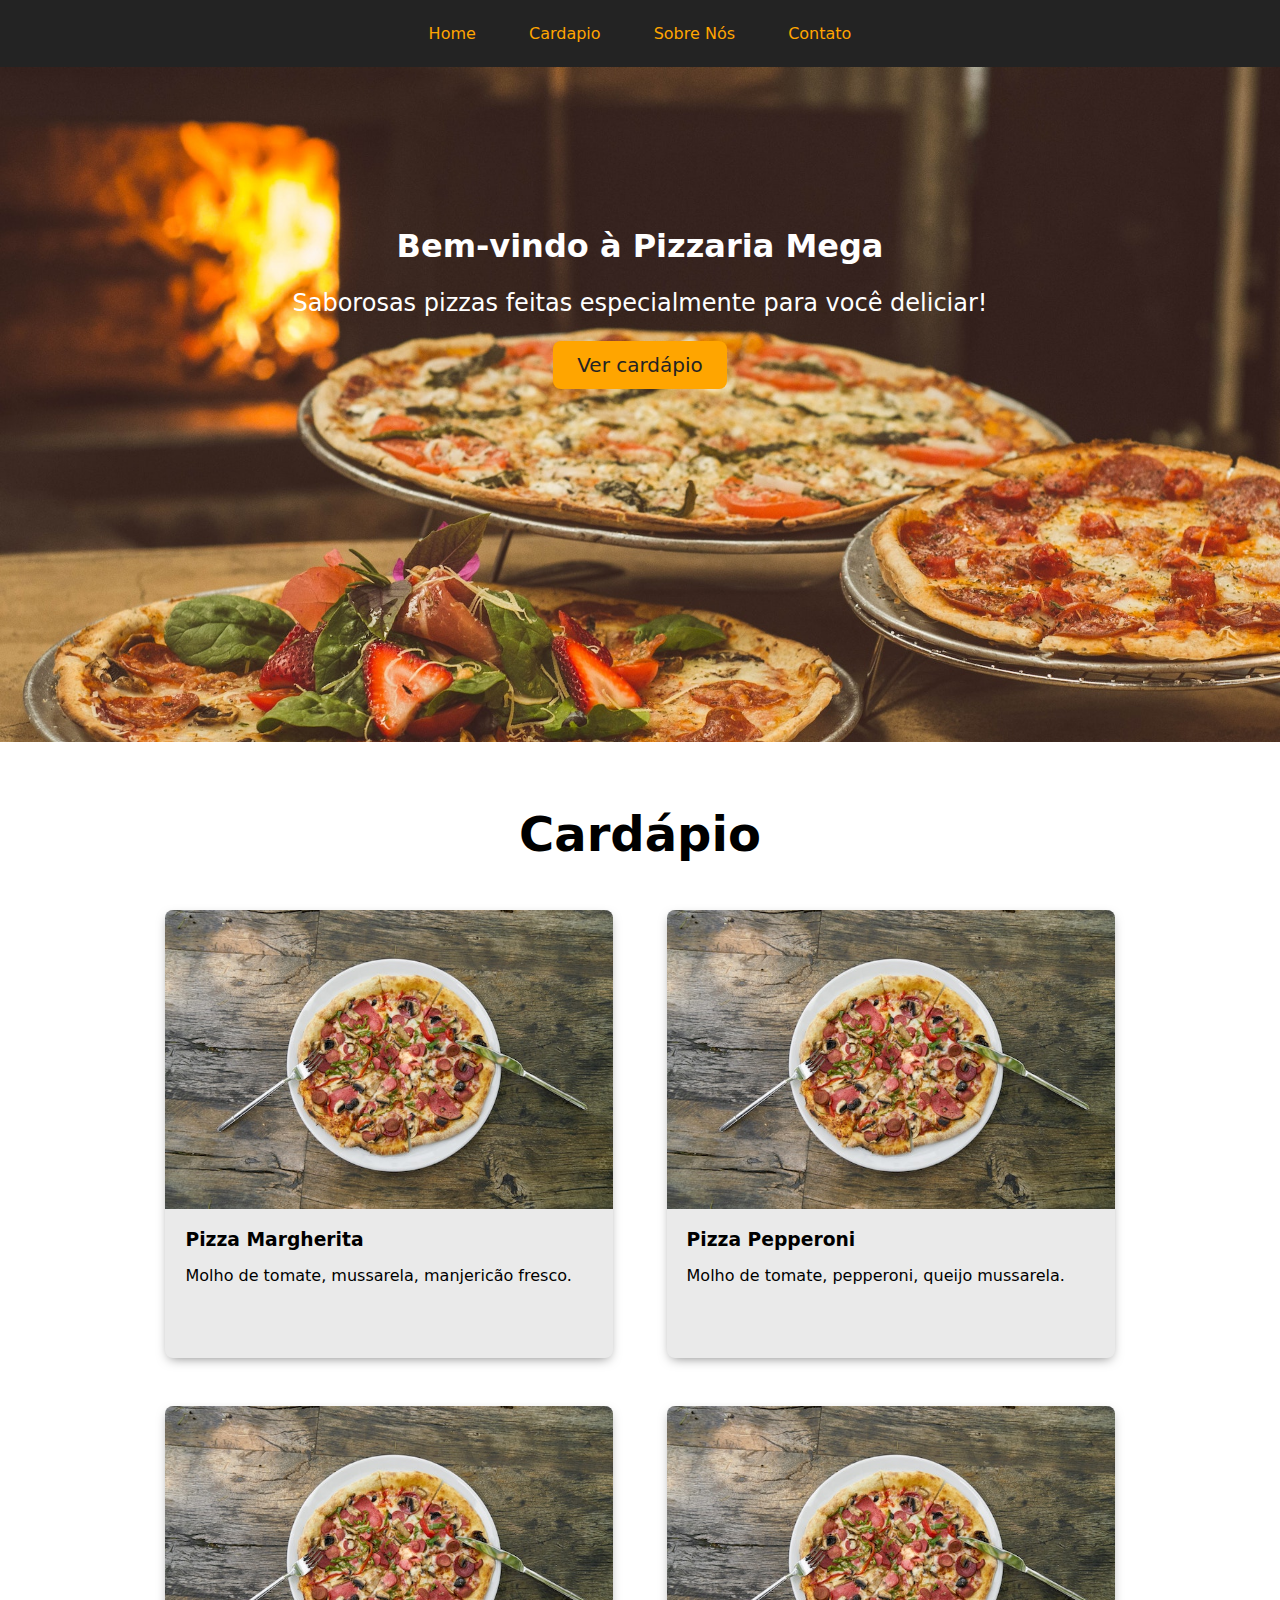
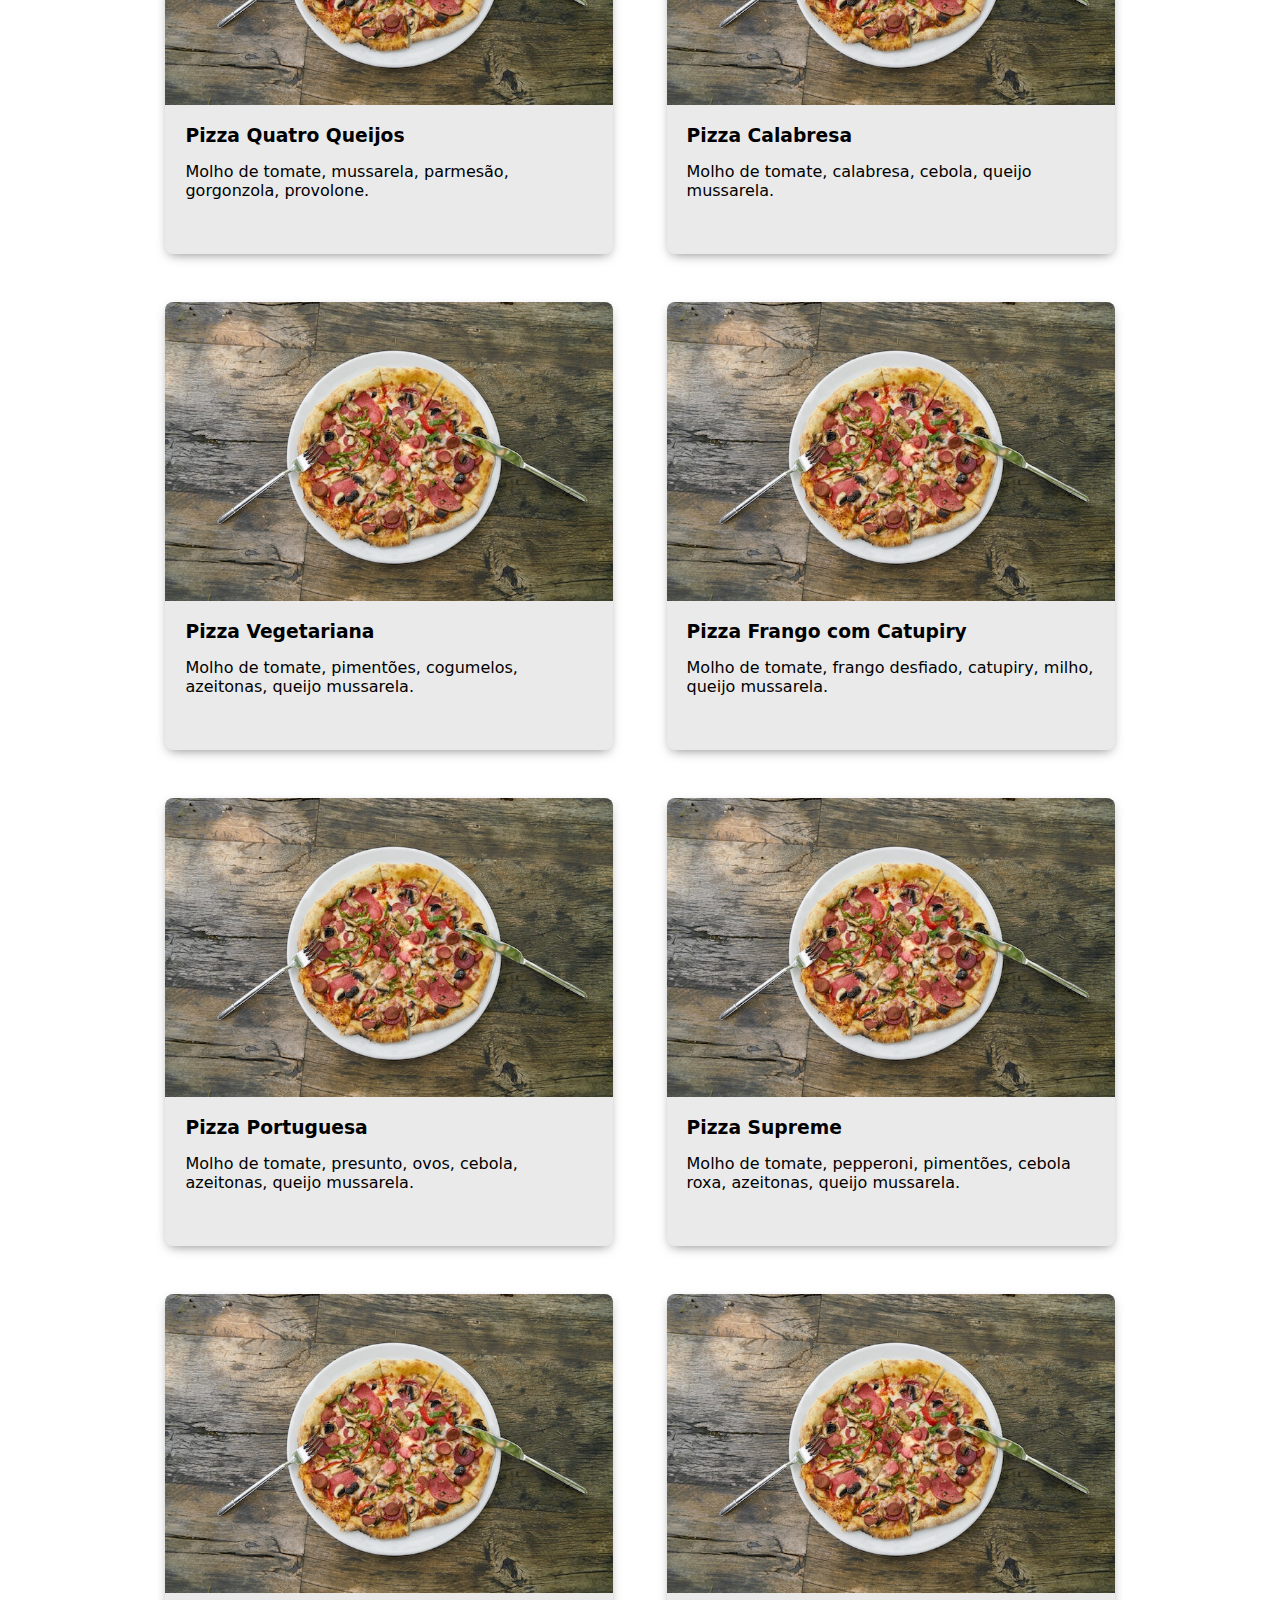
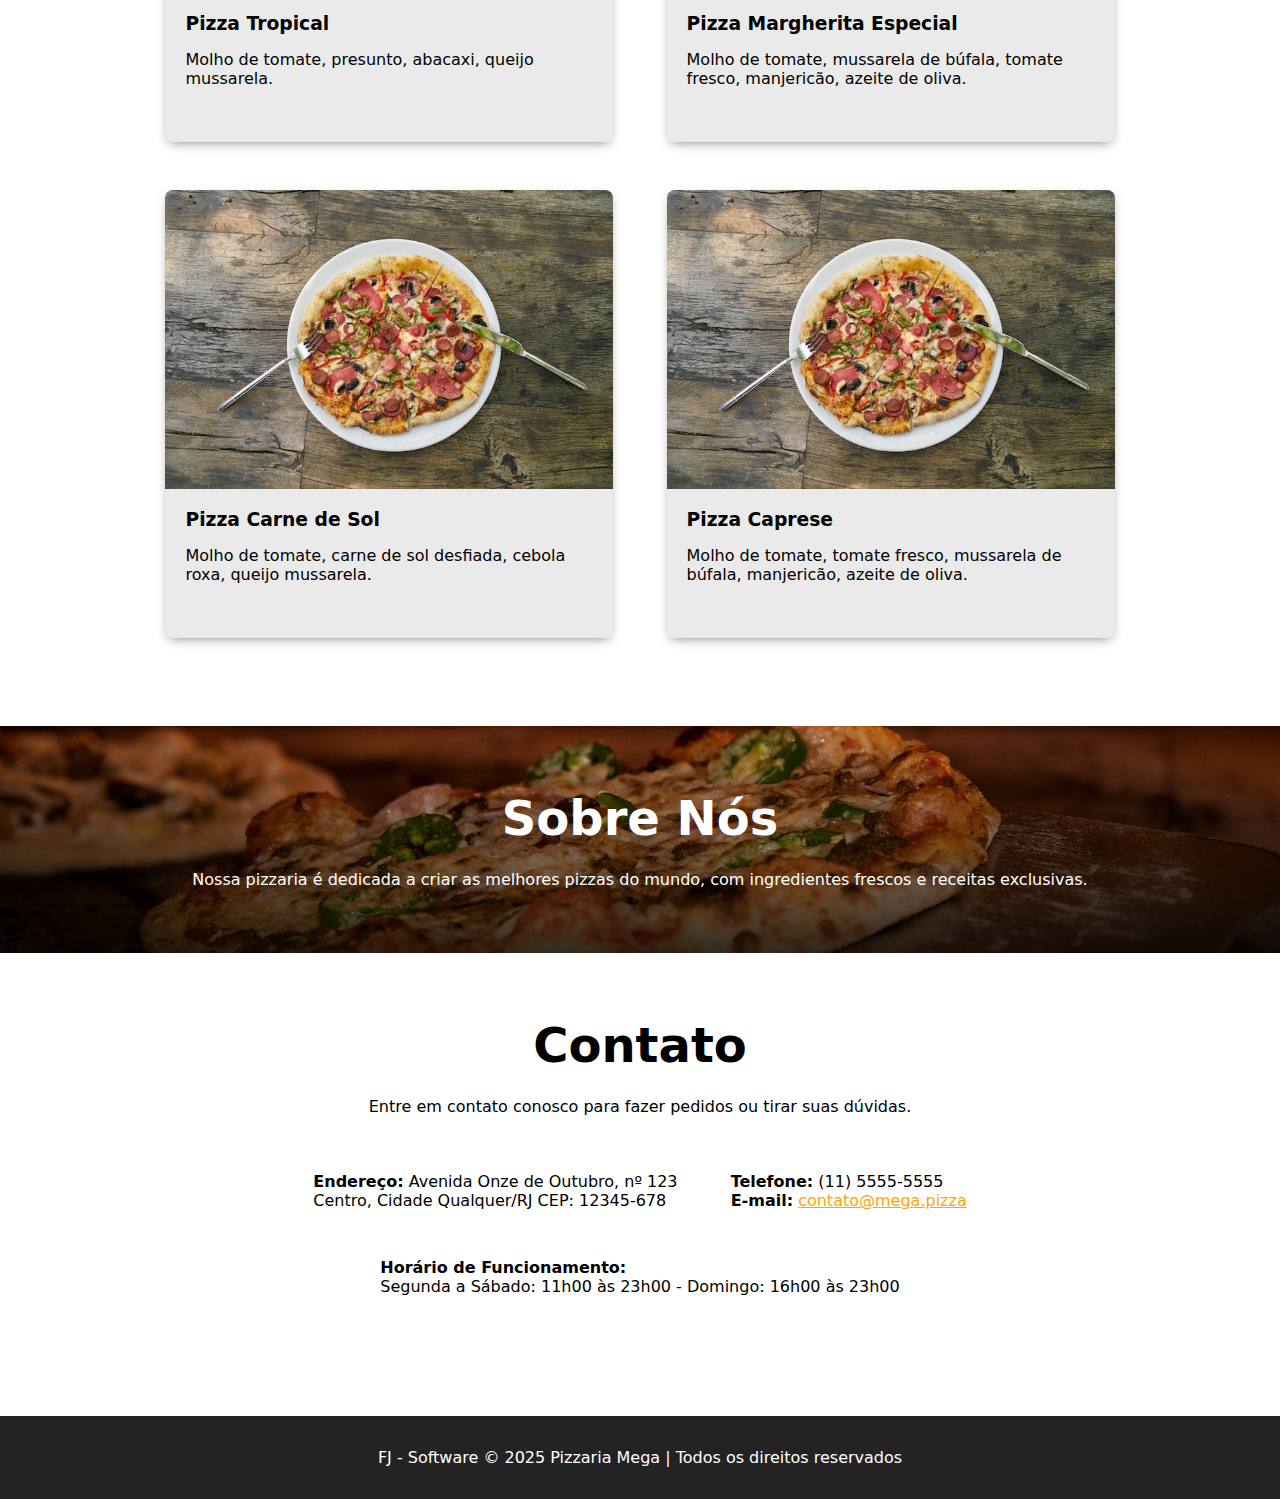
==== index.html @ e865eb19 "." ====
<!DOCTYPE html>
<html lang="pt-br">
<head>
    <meta charset="UTF-8">
    <meta name="viewport" content="width=device-width, initial-scale=1.0">
    <title>Pizzaria Mega</title>
    <link rel="stylesheet" href="index.css">
    <link rel="stylesheet" href="responsivo.css">

</head>
<body>
    <header>
        <nav>
            <ul>
                <li><a href="#home">Home</a></li>
                <li><a href="#menu">Cardapio</a></li>
                <li><a href="#about">Sobre Nós</a></li>
                <li><a href="#contat">Contato</a></li>
            </ul>
        </nav>
    </header>

    <section id="home" class="topo-do-site">
        <div class="hero">
            <h1>Bem-vindo à Pizzaria Mega</h1>
            <p>Saborosas pizzas feitas especialmente para você deliciar!</p>
            <a href="#menu" class="cta-button">Ver cardápio</a>
        </div>
    </section>

        <section id="menu">
            <h2>Cardápio</h2>
            <ul class="menu-list">
            <li>
                <img src="img/pexels-engin-akyurt-2260208.jpg" alt="Pizza Margherita">
                <h3>Pizza Margherita</h3>
                <p>Molho de tomate, mussarela, manjericão fresco.</p>
            </li>
            <li>
                <img src="img/pexels-engin-akyurt-2260208.jpg" alt="Pizza Pepperoni">
                <h3>Pizza Pepperoni</h3>
                <p>Molho de tomate, pepperoni, queijo mussarela.</p>
            </li>
            <li>
                <img src="img/pexels-engin-akyurt-2260208.jpg" alt="Pizza Quatro Queijos">
                <h3>Pizza Quatro Queijos</h3>
                <p>Molho de tomate, mussarela, parmesão, gorgonzola, provolone.</p>
            </li>
            <li>
                <img src="img/pexels-engin-akyurt-2260208.jpg" alt="Pizza Calabresa">
                <h3>Pizza Calabresa</h3>
                <p>Molho de tomate, calabresa, cebola, queijo mussarela.</p>
            </li>
            <li>
                <img src="img/pexels-engin-akyurt-2260208.jpg" alt="Pizza Vegetariana">
                <h3>Pizza Vegetariana</h3>
                <p>Molho de tomate, pimentões, cogumelos, azeitonas, queijo mussarela.</p>
            </li>
            <li>
                <img src="img/pexels-engin-akyurt-2260208.jpg" alt="Pizza Frango com Catupiry">
                <h3>Pizza Frango com Catupiry</h3>
                <p>Molho de tomate, frango desfiado, catupiry, milho, queijo mussarela.</p>
            </li>
            <li>
                <img src="img/pexels-engin-akyurt-2260208.jpg" alt="Pizza Portuguesa">
                <h3>Pizza Portuguesa</h3>
                <p>Molho de tomate, presunto, ovos, cebola, azeitonas, queijo mussarela.</p>
            </li>
            <li>
                <img src="img/pexels-engin-akyurt-2260208.jpg" alt="Pizza Supreme">
                <h3>Pizza Supreme</h3>
                <p>Molho de tomate, pepperoni, pimentões, cebola roxa, azeitonas, queijo mussarela.</p>
            </li>
            <li>
                <img src="img/pexels-engin-akyurt-2260208.jpg" alt="Pizza Tropical">
                <h3>Pizza Tropical</h3>
                <p>Molho de tomate, presunto, abacaxi, queijo mussarela.</p>
            </li>
            <li>
                <img src="img/pexels-engin-akyurt-2260208.jpg" alt="Pizza Margherita Especial">
                <h3>Pizza Margherita Especial</h3>
                <p>Molho de tomate, mussarela de búfala, tomate fresco, manjericão, azeite de oliva.</p>
            </li>
            <li>
                <img src="img/pexels-engin-akyurt-2260208.jpg" alt="Pizza Carne de Sol">
                <h3>Pizza Carne de Sol</h3>
                <p>Molho de tomate, carne de sol desfiada, cebola roxa, queijo mussarela.</p>
            </li>
            <li>
                <img src="img/pexels-engin-akyurt-2260208.jpg" alt="Pizza Caprese">
                <h3>Pizza Caprese</h3>
                <p>Molho de tomate, tomate fresco, mussarela de búfala, manjericão, azeite de oliva.</p>
            </li>
            </ul>
        </section>
        
        <section id="about">
            <h2>Sobre Nós</h2>
            <p>Nossa pizzaria é dedicada a criar as melhores pizzas do mundo, com ingredientes frescos e receitas exclusivas.
            </p>
        </section>
        
        <section id="contact">
            <h2>Contato</h2>
        
            <p>Entre em contato conosco para fazer pedidos ou tirar suas dúvidas.</p>
        
            <address>
            <p>
                <strong>Endereço:</strong>
                Avenida Onze de Outubro, nº 123<br>
                Centro, Cidade Qualquer/RJ CEP: 12345-678
            </p>
        
            <div>
                <p><strong>Telefone:</strong> (11) 5555-5555</p>
                <p>
                <strong>E-mail:</strong>
                <a href="mailto:contato@mega.pizza">contato@mega.pizza</a>
                </p>
            </div>
        
            <div>
                <p><strong>Horário de Funcionamento:</strong></p>
                <p>Segunda a Sábado: 11h00 às 23h00 - Domingo: 16h00 às 23h00</p>
                <p></p>
            </div>
            </address>
        </section>
        
        <footer>
            <p>FJ - Software &copy; 2025 Pizzaria Mega | Todos os direitos reservados</p>
        </footer>
</body>
</html>
---- index.css ----
* {
    box-sizing: border-box;
    margin: 0;
    padding: 0;
}

:root {
    --color-primary: #ffa500;
    --color-dark: #232323;
    --color-light: #eaeaea;
    --color-white: #fff;
}

html {
    scroll-behavior: smooth;
}


body {
    font-family: system-ui, -apple-system, BlinkMacSystemFont, 'Segoe UI', Roboto, Oxygen, Ubuntu, Cantarell, 'Open Sans', 'Helvetica Neue', sans-serif;
}

a {
    color: var(--color-primary);
}

header {
    background-color: var(--color-dark);
    color: var(--color-white);
    padding: 1.5rem 0;
}

nav ul{
    list-style: none;
    text-align: center;
}

nav li {
    display: inline;
    margin: 0 1.5rem;
}

nav a {
    text-decoration: none;
    font-white: 700;
}

.hero {
    background-image: url("img/pexels-narda-yescas-1566837.jpg");
    background-size: cover;
    color: var(--color-white);
    min-height: 75vh;
    padding: 10rem 0;
    text-align: center;
    min-heignt: 75vh;
}

.hero h1 {
    font-size 4rem;
    font-white: 100;
}

.hero p {
    font-size: 1.5rem;
    margin-top: 1.5rem;
}

.cta-button {
    background-color: var(--color-primary);
    border-radius: .5rem;
    color: var(--color-dark);
    display: inline-block;
    font-size: 1.25rem;
    font-white: 700;
    margin-top: 1.5rem;
    padding: .75rem  1.5rem;
    text-decoration: none;
}

section:not(#home) {
    padding: 4rem;
    text-align: center;
}

h2 {
    font-size: 3rem;
    margin-bottom: 1.5rem;
}

p {
    font-size 1.25rem;
}

.menu-list {
    list-style: none;
}
    
.menu-list > li {
    background-color: var(--color-light);
    border-radius: .5rem;
    box-shadow: 0 4px 12px -4px rgba(0, 0, 0, 0.5);
    display: inline-block;
    margin: 1.5rem;
    height: 28rem;
    width: 28rem;
    text-align: left;
}
    
.menu-list img {
    border-top-left-radius: .5rem;
    border-top-right-radius: .5rem;
    object-fit: cover;
    width: 100%;
}
    
.menu-list h3,
.menu-list p {
    padding: 1rem 1.25rem 0;
}

#about {
    background-image: linear-gradient(
    to bottom,
    rgba(0, 0, 0, 0) 0%,
    rgba(0, 0, 0, 0.8) 100%
    ),
    url("img/pexels-eneida-nieves-905847.jpg");
    background-size: cover;
    background-position: center;
    color: var(--color-white);
}

address {
    margin: 2rem 0;
    font-style: normal;
}

address > * {
    display: inline-block;
    margin: 1.5rem;
    text-align: left;
}

footer {
    background-color: var(--color-dark);
    color: var(--color-white);
    padding: 2rem;
    text-align: center;
}
---- responsivo.css ----
@media screen and (max-width: 1020px){

    *flex {
        flex-direction: colums;
    }

    header {
        flex-direction: colums;
    }

    .topo-do-site .flex {
        flex-direction: column-reverse;
    }

    footer {
        text-align: center;
    }
}
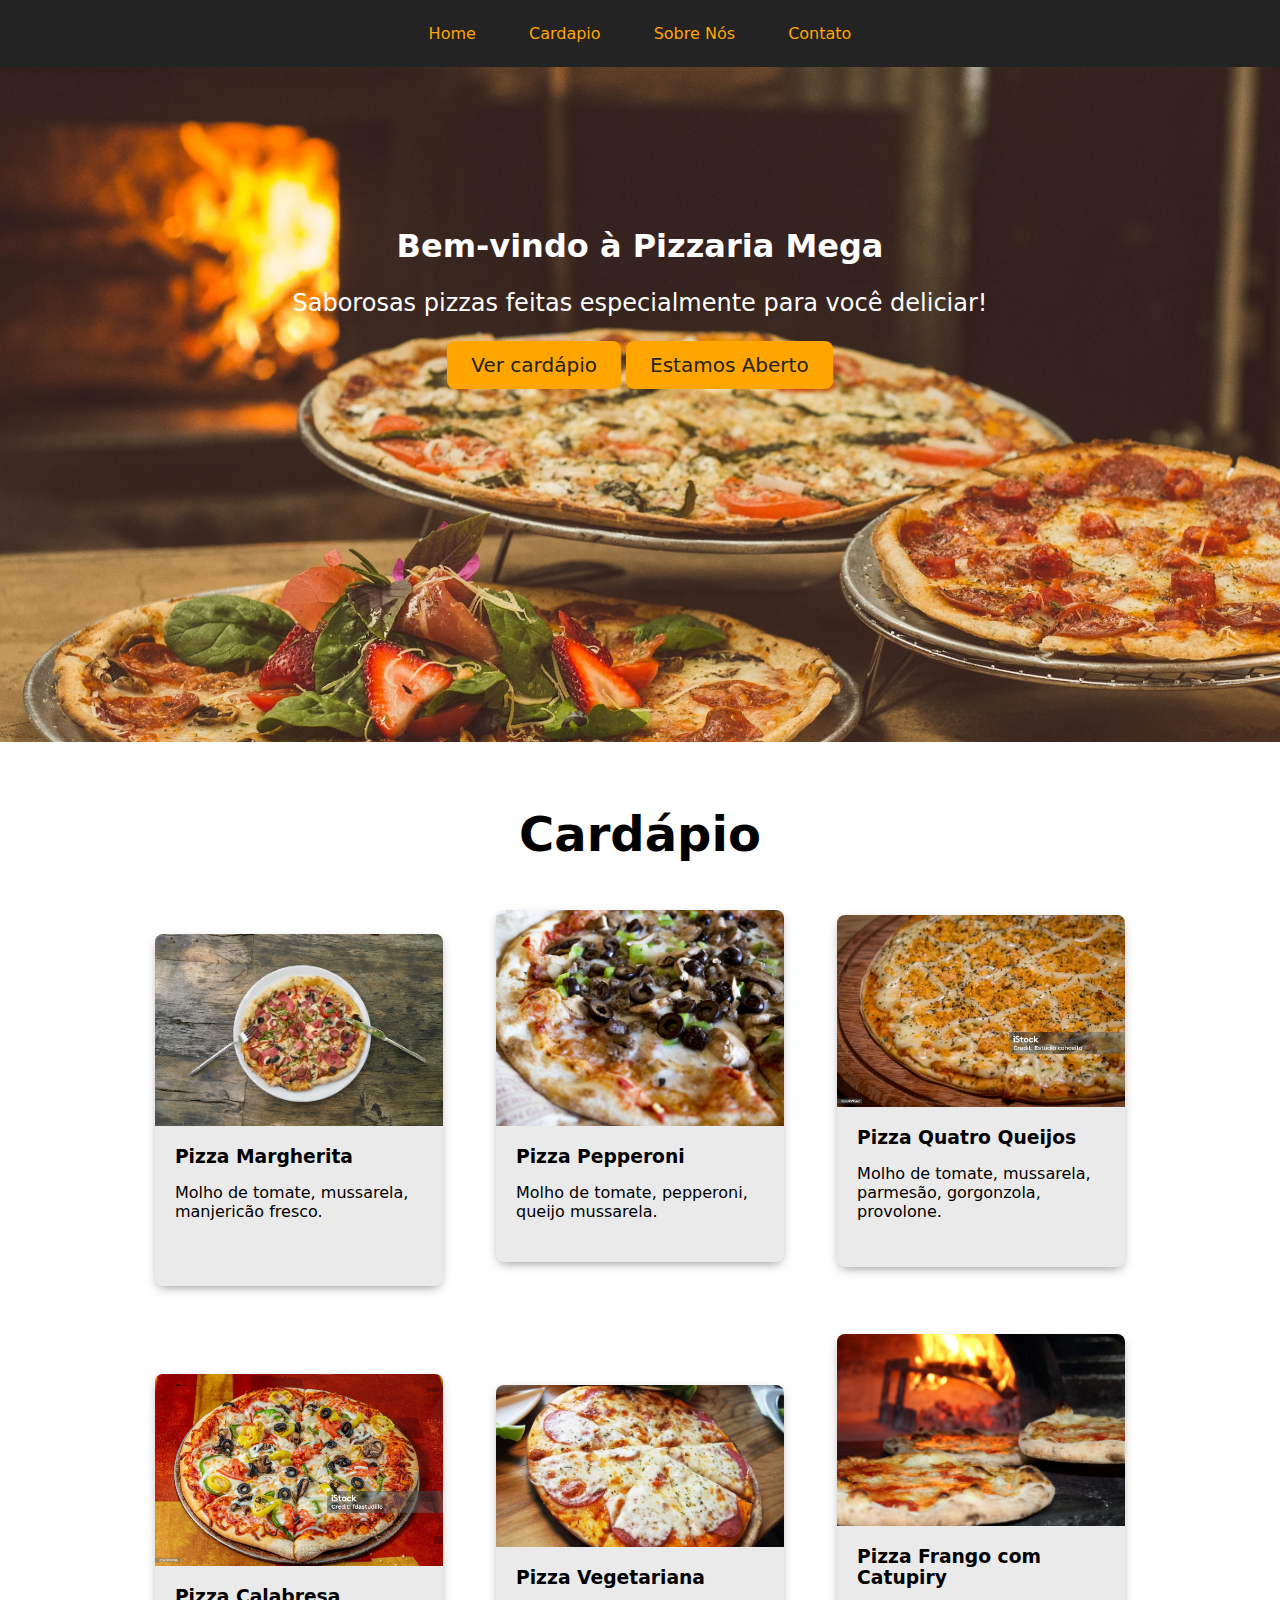
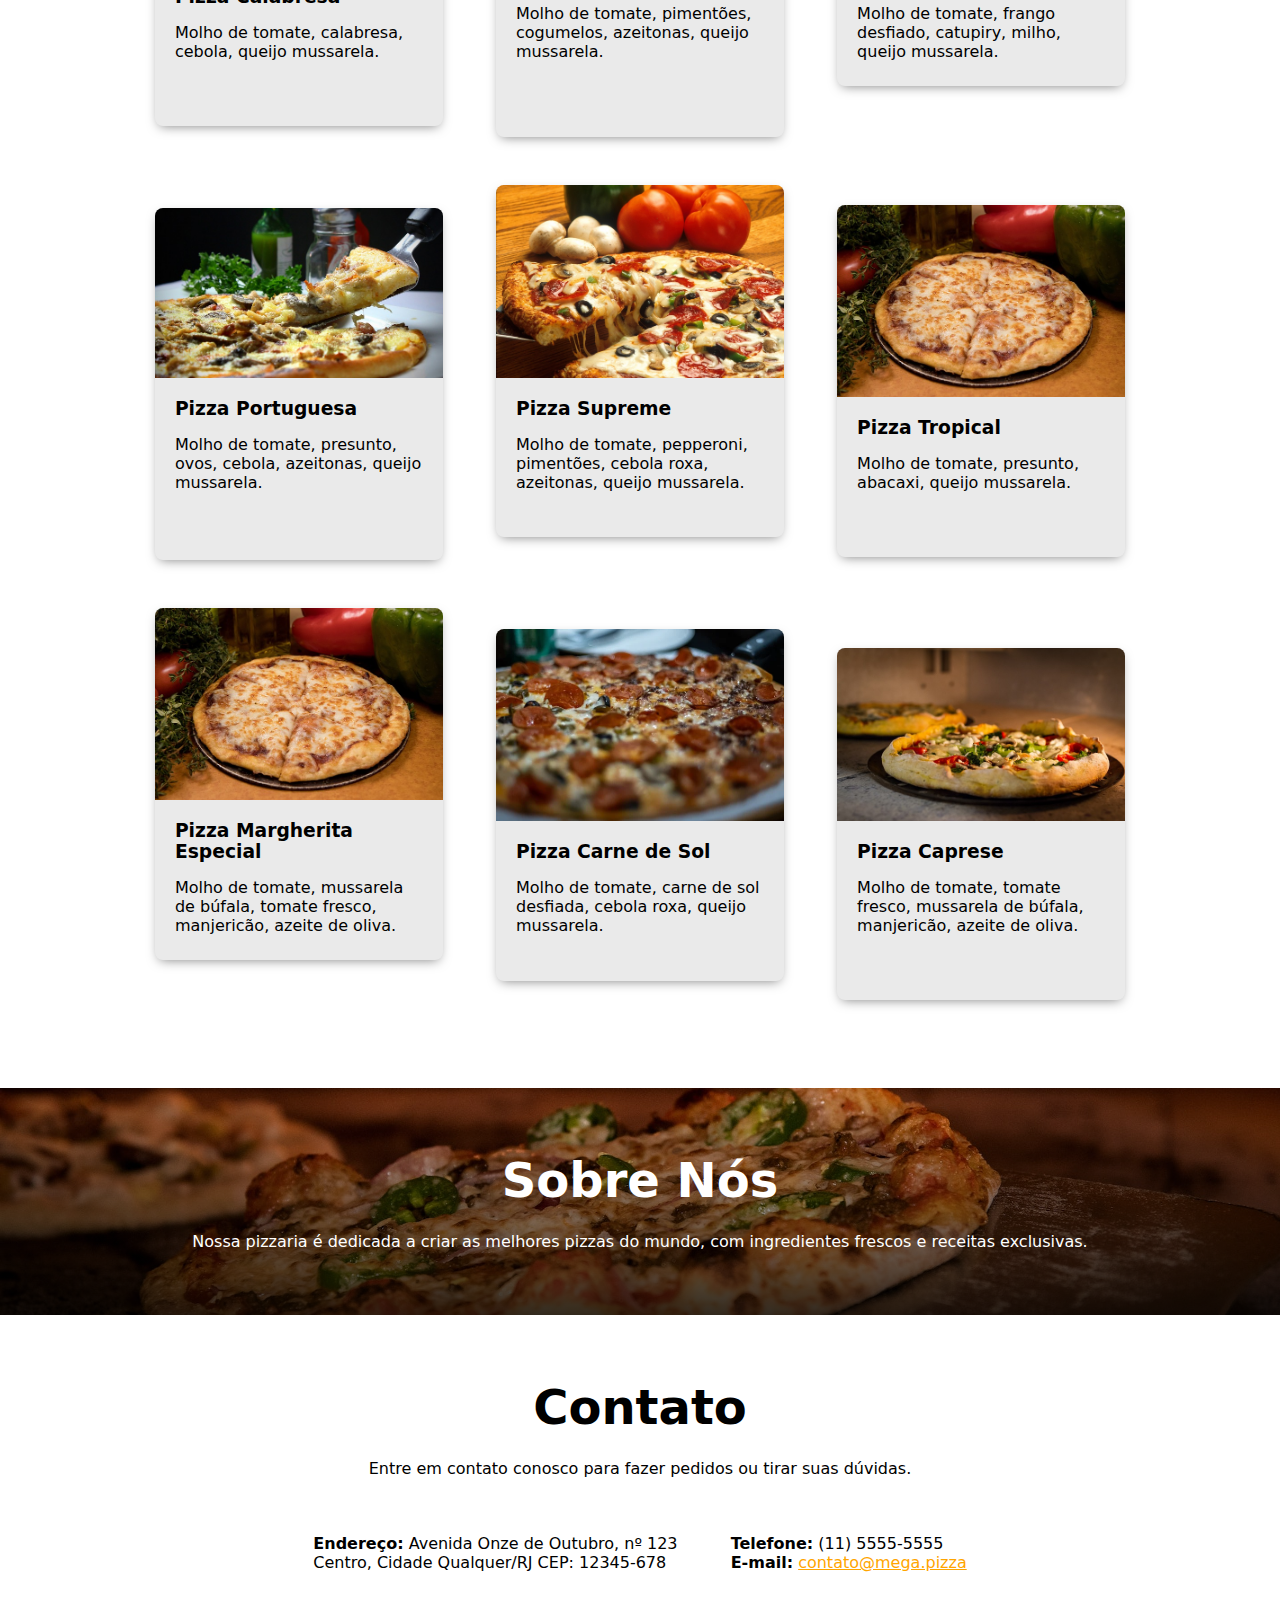
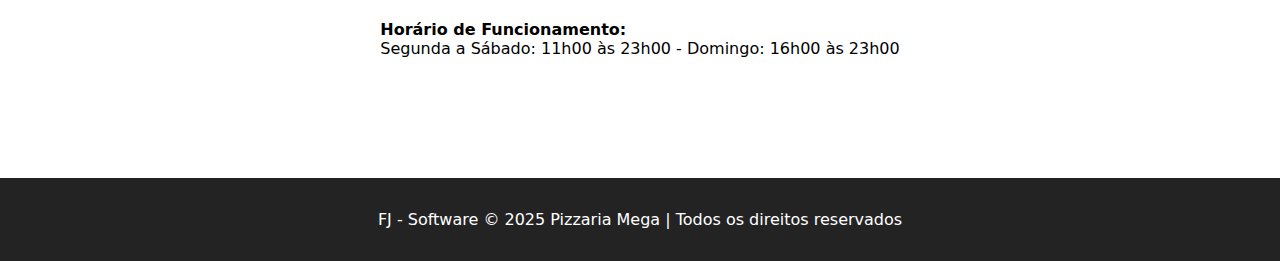
==== commit 8764aaad: "." ====
--- a/index.html
+++ b/index.html
@@ -25,6 +25,7 @@
             <h1>Bem-vindo à Pizzaria Mega</h1>
             <p>Saborosas pizzas feitas especialmente para você deliciar!</p>
             <a href="#menu" class="cta-button">Ver cardápio</a>
+            <a href="#" class="cta-button">Estamos Aberto</a>
         </div>
     </section>
 
@@ -37,57 +38,57 @@
                 <p>Molho de tomate, mussarela, manjericão fresco.</p>
             </li>
             <li>
-                <img src="img/pexels-engin-akyurt-2260208.jpg" alt="Pizza Pepperoni">
+                <img src="img/cheese-1869708_640.jpg" alt="Pizza Pepperoni">
                 <h3>Pizza Pepperoni</h3>
                 <p>Molho de tomate, pepperoni, queijo mussarela.</p>
             </li>
             <li>
-                <img src="img/pexels-engin-akyurt-2260208.jpg" alt="Pizza Quatro Queijos">
+                <img src="img/istockphoto-1255499562-1024x1024.jpg" alt="Pizza Quatro Queijos">
                 <h3>Pizza Quatro Queijos</h3>
                 <p>Molho de tomate, mussarela, parmesão, gorgonzola, provolone.</p>
             </li>
             <li>
-                <img src="img/pexels-engin-akyurt-2260208.jpg" alt="Pizza Calabresa">
+                <img src="img/istockphoto-2150383746-1024x1024.jpg" alt="Pizza Calabresa">
                 <h3>Pizza Calabresa</h3>
                 <p>Molho de tomate, calabresa, cebola, queijo mussarela.</p>
             </li>
             <li>
-                <img src="img/pexels-engin-akyurt-2260208.jpg" alt="Pizza Vegetariana">
+                <img src="img/pizza-1202775_640.jpg" alt="Pizza Vegetariana">
                 <h3>Pizza Vegetariana</h3>
                 <p>Molho de tomate, pimentões, cogumelos, azeitonas, queijo mussarela.</p>
             </li>
             <li>
-                <img src="img/pexels-engin-akyurt-2260208.jpg" alt="Pizza Frango com Catupiry">
+                <img src="img/pizza-2810589_1280.jpg" alt="Pizza Frango com Catupiry">
                 <h3>Pizza Frango com Catupiry</h3>
                 <p>Molho de tomate, frango desfiado, catupiry, milho, queijo mussarela.</p>
             </li>
             <li>
-                <img src="img/pexels-engin-akyurt-2260208.jpg" alt="Pizza Portuguesa">
+                <img src="img/pizza-329523_640.jpg" alt="Pizza Portuguesa">
                 <h3>Pizza Portuguesa</h3>
                 <p>Molho de tomate, presunto, ovos, cebola, azeitonas, queijo mussarela.</p>
             </li>
             <li>
-                <img src="img/pexels-engin-akyurt-2260208.jpg" alt="Pizza Supreme">
+                <img src="img/pizza-386717_1280.jpg" alt="Pizza Supreme">
                 <h3>Pizza Supreme</h3>
                 <p>Molho de tomate, pepperoni, pimentões, cebola roxa, azeitonas, queijo mussarela.</p>
             </li>
             <li>
-                <img src="img/pexels-engin-akyurt-2260208.jpg" alt="Pizza Tropical">
+                <img src="img/pizza-5501065_640.jpg" alt="Pizza Tropical">
                 <h3>Pizza Tropical</h3>
                 <p>Molho de tomate, presunto, abacaxi, queijo mussarela.</p>
             </li>
             <li>
-                <img src="img/pexels-engin-akyurt-2260208.jpg" alt="Pizza Margherita Especial">
+                <img src="img/pizza-5501065_640.jpg" alt="Pizza Margherita Especial">
                 <h3>Pizza Margherita Especial</h3>
                 <p>Molho de tomate, mussarela de búfala, tomate fresco, manjericão, azeite de oliva.</p>
             </li>
             <li>
-                <img src="img/pexels-engin-akyurt-2260208.jpg" alt="Pizza Carne de Sol">
+                <img src="img/pizza-7665543_640.webp" alt="Pizza Carne de Sol">
                 <h3>Pizza Carne de Sol</h3>
                 <p>Molho de tomate, carne de sol desfiada, cebola roxa, queijo mussarela.</p>
             </li>
             <li>
-                <img src="img/pexels-engin-akyurt-2260208.jpg" alt="Pizza Caprese">
+                <img src="img/pizza-6478478_640.jpg" alt="Pizza Caprese">
                 <h3>Pizza Caprese</h3>
                 <p>Molho de tomate, tomate fresco, mussarela de búfala, manjericão, azeite de oliva.</p>
             </li>
--- a/index.css
+++ b/index.css
@@ -65,6 +65,7 @@
     margin-top: 1.5rem;
 }
 
+
 .cta-button {
     background-color: var(--color-primary);
     border-radius: .5rem;
@@ -101,8 +102,8 @@
     box-shadow: 0 4px 12px -4px rgba(0, 0, 0, 0.5);
     display: inline-block;
     margin: 1.5rem;
-    height: 28rem;
-    width: 28rem;
+    height: 22rem;
+    width: 18rem;
     text-align: left;
 }
     
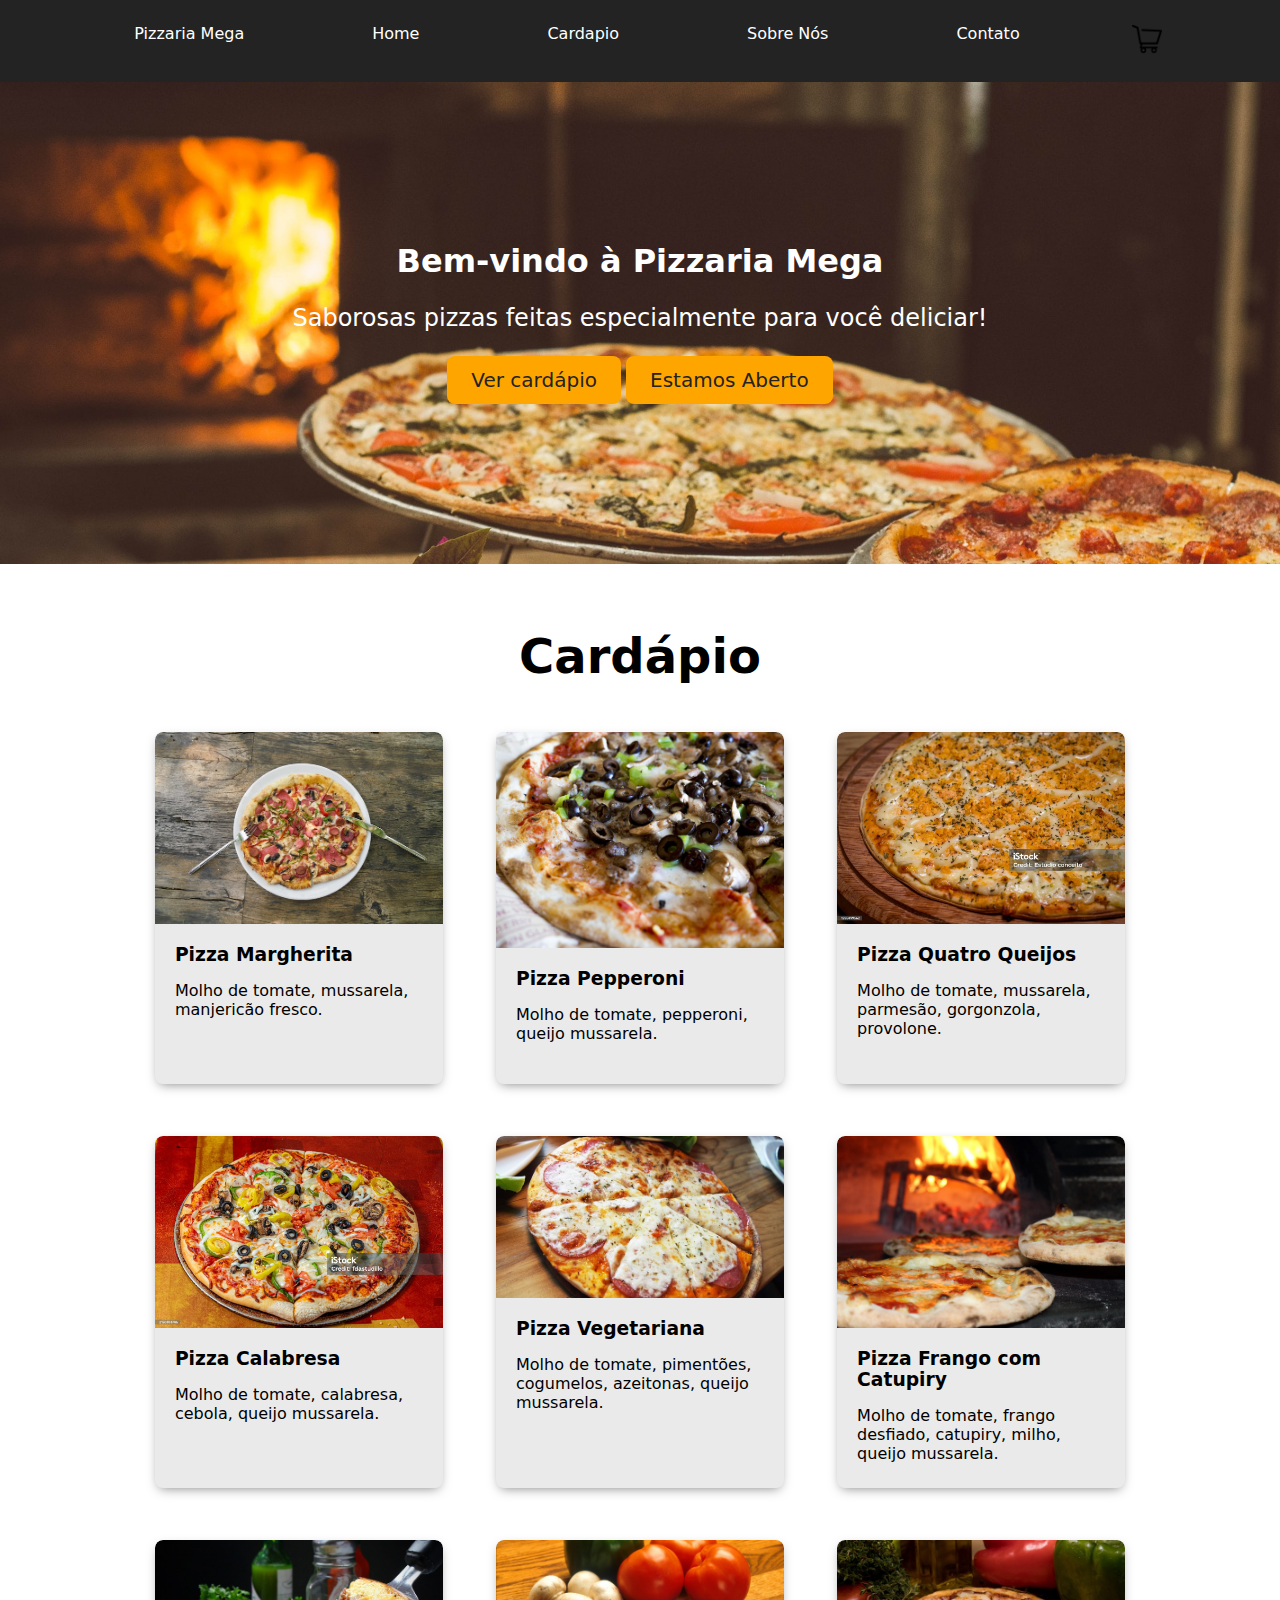
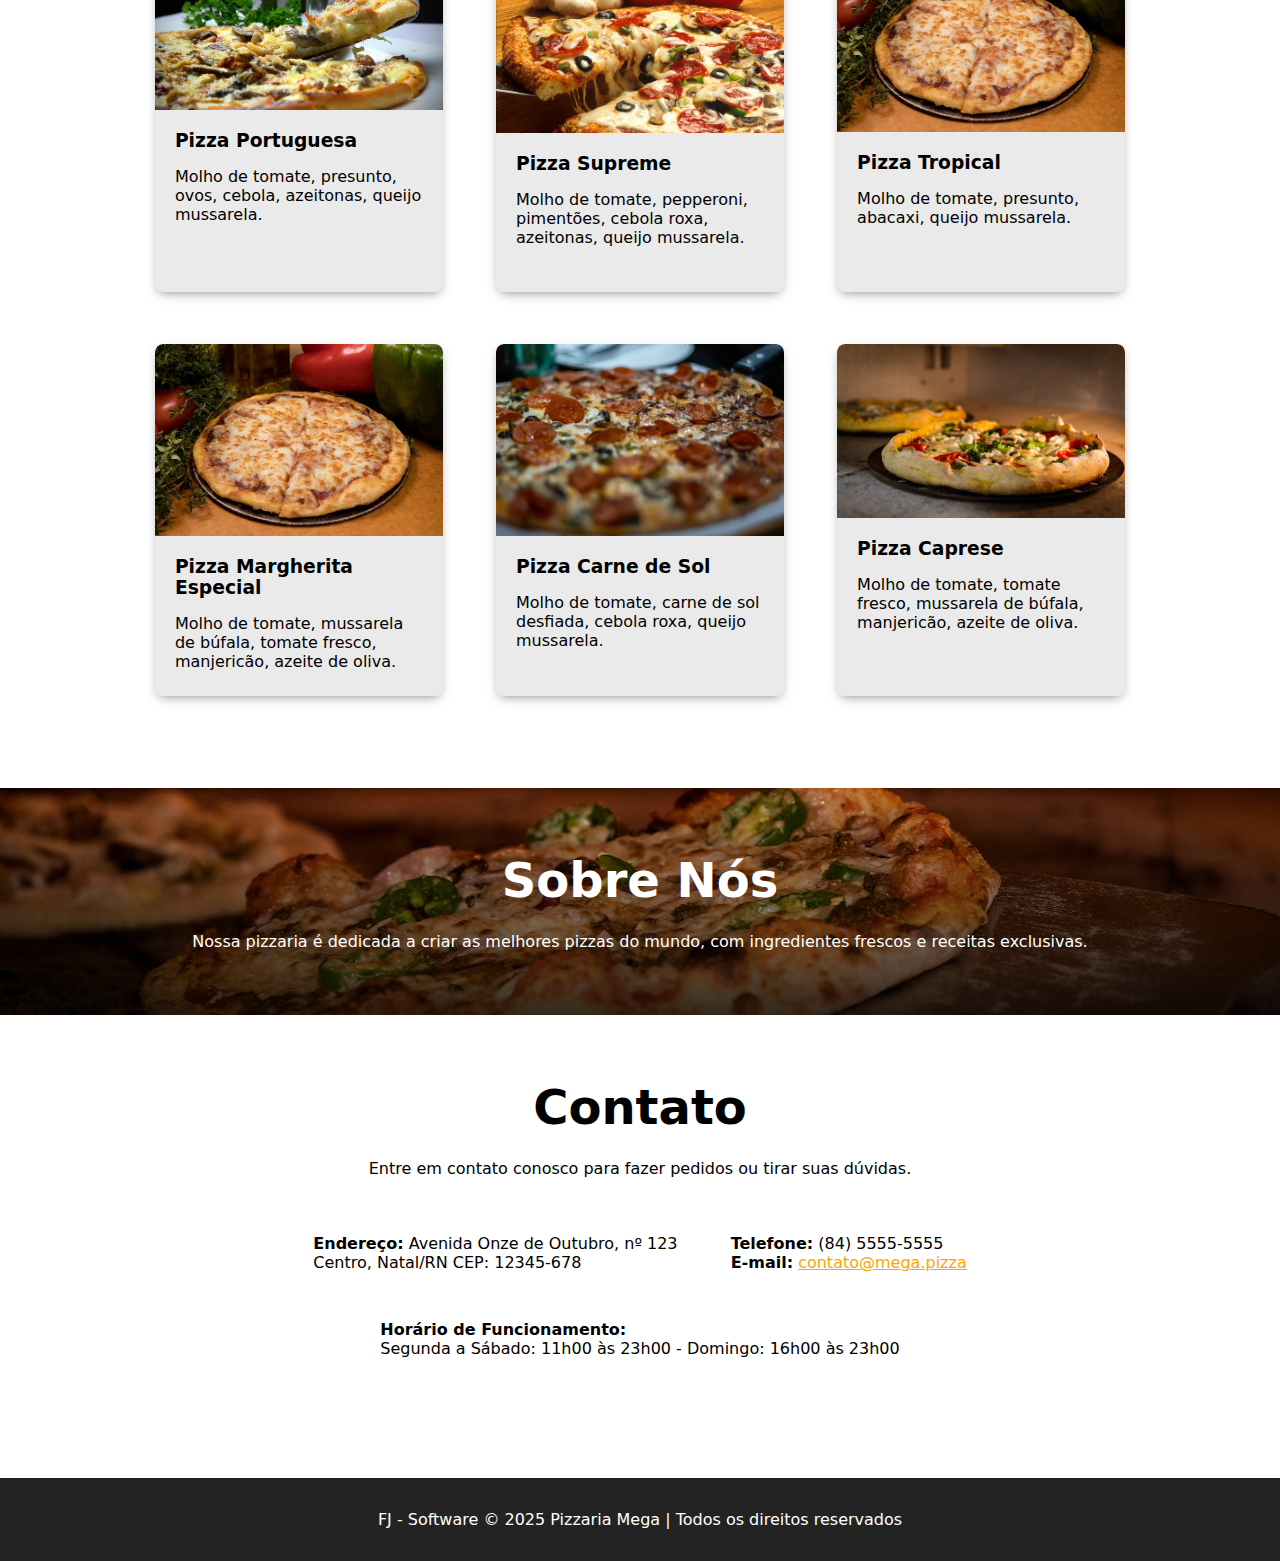
==== commit 78a42275: "." ====
--- a/index.html
+++ b/index.html
@@ -12,10 +12,12 @@
     <header>
         <nav>
             <ul>
+                <li><a href="#logo" alt="Logo Pizzaria Mega" class="logo">Pizzaria Mega</a></li>
                 <li><a href="#home">Home</a></li>
                 <li><a href="#menu">Cardapio</a></li>
                 <li><a href="#about">Sobre Nós</a></li>
                 <li><a href="#contat">Contato</a></li>
+                <li><img src="./img/carrinho.png" alt="carrinho de compras" class="carrinho"></li>
             </ul>
         </nav>
     </header>
@@ -110,11 +112,11 @@
             <p>
                 <strong>Endereço:</strong>
                 Avenida Onze de Outubro, nº 123<br>
-                Centro, Cidade Qualquer/RJ CEP: 12345-678
+                Centro, Natal/RN CEP: 12345-678
             </p>
         
             <div>
-                <p><strong>Telefone:</strong> (11) 5555-5555</p>
+                <p><strong>Telefone:</strong> (84) 5555-5555</p>
                 <p>
                 <strong>E-mail:</strong>
                 <a href="mailto:contato@mega.pizza">contato@mega.pizza</a>
--- a/index.css
+++ b/index.css
@@ -31,25 +31,43 @@
 }
 
 nav ul{
+    display: flex;
+    justify-content: center;
+    gap: 2rem;
     list-style: none;
-    text-align: center;
+    padding: 0 1rem;
 }
 
 nav li {
     display: inline;
-    margin: 0 1.5rem;
+    margin: 0 2rem;
 }
 
 nav a {
+    color: var(--color-white);
     text-decoration: none;
     font-white: 700;
+    padding: 0.5rem 1rem;
+    transition: background-color 0.3s;
+}
+
+nav a:hover {
+    background-color: var(--color-primary);
+    border-radius: 5px;
+}
+
+.logo {
+    width: 100%;
+}
+
+.carrinho {
+    width: 30px;
 }
 
 .hero {
     background-image: url("img/pexels-narda-yescas-1566837.jpg");
     background-size: cover;
     color: var(--color-white);
-    min-height: 75vh;
     padding: 10rem 0;
     text-align: center;
     min-heignt: 75vh;
@@ -76,6 +94,11 @@
     margin-top: 1.5rem;
     padding: .75rem  1.5rem;
     text-decoration: none;
+    transition: background-color: 0.3s;
+}
+
+.cta-button:hover {
+    background-color: darken(var(--color-primary), 10%);
 }
 
 section:not(#home) {
@@ -92,10 +115,6 @@
     font-size 1.25rem;
 }
 
-.menu-list {
-    list-style: none;
-}
-    
 .menu-list > li {
     background-color: var(--color-light);
     border-radius: .5rem;
@@ -104,6 +123,7 @@
     margin: 1.5rem;
     height: 22rem;
     width: 18rem;
+    overflow: hidden;
     text-align: left;
 }
     
--- a/responsivo.css
+++ b/responsivo.css
@@ -1,18 +1,18 @@
-@media screen and (max-width: 1020px){
-
-    *flex {
-        flex-direction: colums;
+@media screen and (max-width: 1020px) {
+    nav ul {
+        flex-direction: column;
+        gap: 1rem;
     }
 
-    header {
-        flex-direction: colums;
+    .hero {
+        padding: 1rem;
     }
 
-    .topo-do-site .flex {
-        flex-direction: column-reverse;
+    .menu-list {
+        grid-template-columns: 1fr;
     }
 
-    footer {
-        text-align: center;
+    #contact {
+        padding: 2rem 1rem;
     }
 }